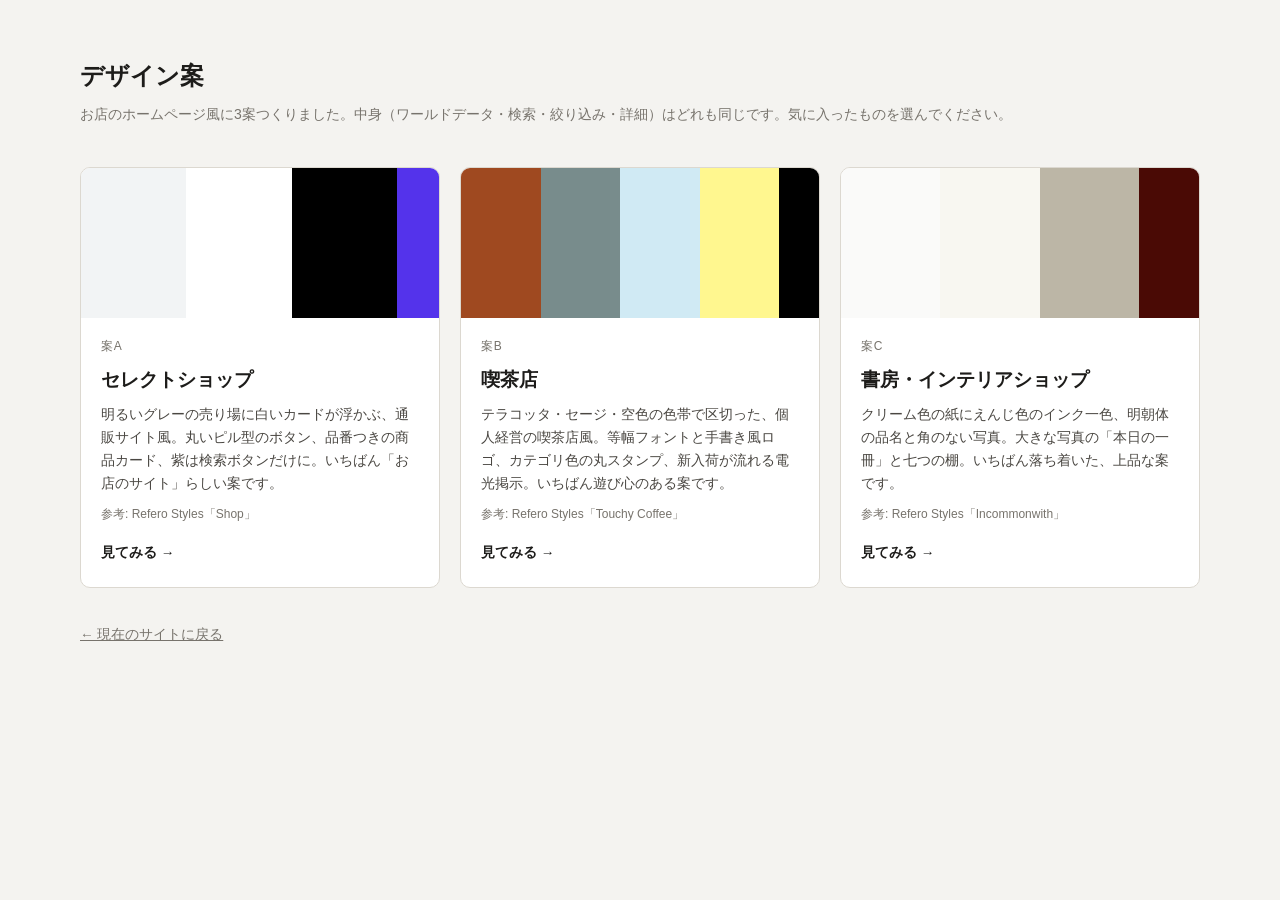
==== designs/index.html @ f531817c "Add three shop-style design proposals under designs/ - 案A セレクトショップ（Refero "Shop" 参考） - 案B 喫茶店（Refero" ====
<!DOCTYPE html>
<html lang="ja">
<head>
<meta charset="UTF-8">
<meta name="viewport" content="width=device-width, initial-scale=1.0">
<title>デザイン案｜アスユイのお気に入りワールド</title>
<style>
  :root{--bg:#f4f3f0;--ink:#1d1c1a;--muted:#77736c;--line:#dcd8d0}
  *{box-sizing:border-box}
  body{margin:0;background:var(--bg);color:var(--ink);font-family:"Yu Gothic UI","Hiragino Kaku Gothic ProN","Segoe UI",sans-serif;line-height:1.7}
  .wrap{max-width:1200px;margin:0 auto;padding:56px clamp(16px,4vw,40px)}
  h1{font-size:24px;font-weight:600;margin:0 0 6px}
  .lead{color:var(--muted);margin:0 0 40px;font-size:14px}
  .opts{display:grid;grid-template-columns:repeat(3,1fr);gap:20px}
  a.opt{display:flex;flex-direction:column;text-decoration:none;color:inherit;border:1px solid var(--line);background:#fff;border-radius:10px;overflow:hidden;transition:transform .15s ease,box-shadow .15s ease}
  a.opt:hover{transform:translateY(-3px);box-shadow:0 10px 24px -10px rgba(0,0,0,.25)}
  .sw{height:150px;display:flex}
  .sw span{flex:1}
  .body{padding:18px 20px 22px;display:flex;flex-direction:column;gap:8px;flex:1}
  .tag{font-size:12px;color:var(--muted);letter-spacing:.06em}
  h2{margin:0;font-size:19px}
  p{margin:0;font-size:13.5px;color:#4a4742}
  .go{margin-top:auto;padding-top:10px;font-size:13.5px;font-weight:600}
  .ref{font-size:12px;color:var(--muted)}
  .ref a{color:inherit}
  .back{display:inline-block;margin-top:36px;font-size:13.5px;color:var(--muted)}
  @media(max-width:860px){.opts{grid-template-columns:1fr}}
</style>
</head>
<body>
<div class="wrap">
  <h1>デザイン案</h1>
  <p class="lead">お店のホームページ風に3案つくりました。中身（ワールドデータ・検索・絞り込み・詳細）はどれも同じです。気に入ったものを選んでください。</p>
  <div class="opts">
    <a class="opt" href="a-select.html">
      <div class="sw"><span style="background:#f2f4f5"></span><span style="background:#ffffff"></span><span style="background:#000"></span><span style="background:#5433eb;flex:.4"></span></div>
      <div class="body"><span class="tag">案A</span><h2>セレクトショップ</h2>
        <p>明るいグレーの売り場に白いカードが浮かぶ、通販サイト風。丸いピル型のボタン、品番つきの商品カード、紫は検索ボタンだけに。いちばん「お店のサイト」らしい案です。</p>
        <span class="ref">参考: <span>Refero Styles「Shop」</span></span><span class="go">見てみる →</span></div></a>
    <a class="opt" href="b-kissa.html">
      <div class="sw"><span style="background:#9f4920"></span><span style="background:#788c8c"></span><span style="background:#d0eaf4"></span><span style="background:#fff78f"></span><span style="background:#000;flex:.5"></span></div>
      <div class="body"><span class="tag">案B</span><h2>喫茶店</h2>
        <p>テラコッタ・セージ・空色の色帯で区切った、個人経営の喫茶店風。等幅フォントと手書き風ロゴ、カテゴリ色の丸スタンプ、新入荷が流れる電光掲示。いちばん遊び心のある案です。</p>
        <span class="ref">参考: <span>Refero Styles「Touchy Coffee」</span></span><span class="go">見てみる →</span></div></a>
    <a class="opt" href="c-shobo.html">
      <div class="sw"><span style="background:#fafaf9"></span><span style="background:#f8f7f1"></span><span style="background:#bcb6a6"></span><span style="background:#4a0a05;flex:.6"></span></div>
      <div class="body"><span class="tag">案C</span><h2>書房・インテリアショップ</h2>
        <p>クリーム色の紙にえんじ色のインク一色、明朝体の品名と角のない写真。大きな写真の「本日の一冊」と七つの棚。いちばん落ち着いた、上品な案です。</p>
        <span class="ref">参考: <span>Refero Styles「Incommonwith」</span></span><span class="go">見てみる →</span></div></a>
  </div>
  <a class="back" href="../">← 現在のサイトに戻る</a>
</div>
</body>
</html>
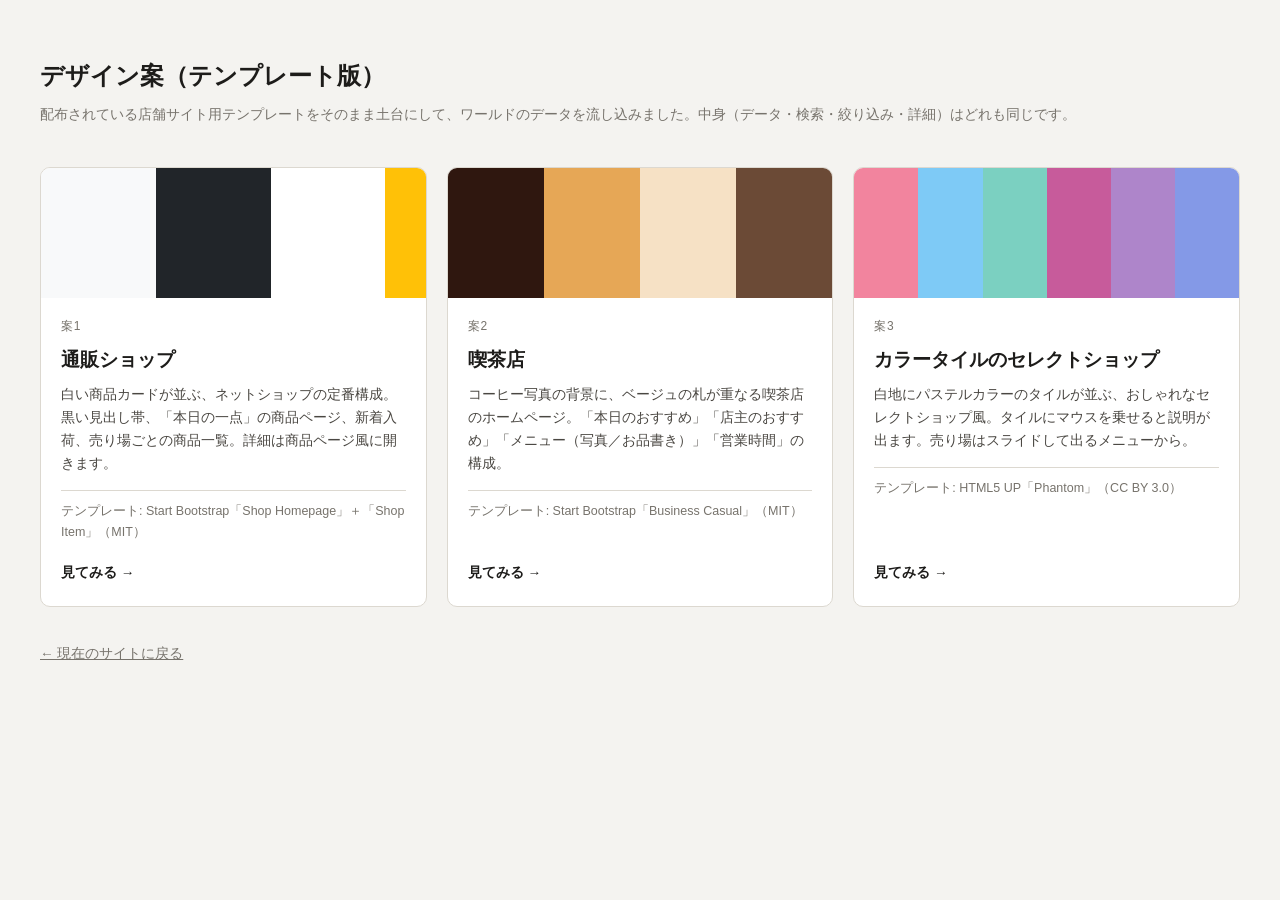
==== commit 318f59b5: "Replace hand-made proposals with template-based designs 配布テンプレートを土台にデザイン案3つを作り直し（data.jsは変更なし） - des" ====
--- a/designs/index.html
+++ b/designs/index.html
@@ -8,45 +8,47 @@
   :root{--bg:#f4f3f0;--ink:#1d1c1a;--muted:#77736c;--line:#dcd8d0}
   *{box-sizing:border-box}
   body{margin:0;background:var(--bg);color:var(--ink);font-family:"Yu Gothic UI","Hiragino Kaku Gothic ProN","Segoe UI",sans-serif;line-height:1.7}
-  .wrap{max-width:1200px;margin:0 auto;padding:56px clamp(16px,4vw,40px)}
+  .wrap{max-width:1300px;margin:0 auto;padding:56px clamp(16px,4vw,40px)}
   h1{font-size:24px;font-weight:600;margin:0 0 6px}
   .lead{color:var(--muted);margin:0 0 40px;font-size:14px}
-  .opts{display:grid;grid-template-columns:repeat(3,1fr);gap:20px}
+  .opts{display:grid;grid-template-columns:repeat(3,minmax(0,1fr));gap:20px}
   a.opt{display:flex;flex-direction:column;text-decoration:none;color:inherit;border:1px solid var(--line);background:#fff;border-radius:10px;overflow:hidden;transition:transform .15s ease,box-shadow .15s ease}
   a.opt:hover{transform:translateY(-3px);box-shadow:0 10px 24px -10px rgba(0,0,0,.25)}
-  .sw{height:150px;display:flex}
+  .sw{height:130px;display:flex}
   .sw span{flex:1}
   .body{padding:18px 20px 22px;display:flex;flex-direction:column;gap:8px;flex:1}
   .tag{font-size:12px;color:var(--muted);letter-spacing:.06em}
   h2{margin:0;font-size:19px}
   p{margin:0;font-size:13.5px;color:#4a4742}
+  .tpl{font-size:12.5px;color:var(--muted);border-top:1px solid var(--line);padding-top:10px;margin-top:6px}
   .go{margin-top:auto;padding-top:10px;font-size:13.5px;font-weight:600}
-  .ref{font-size:12px;color:var(--muted)}
-  .ref a{color:inherit}
   .back{display:inline-block;margin-top:36px;font-size:13.5px;color:var(--muted)}
-  @media(max-width:860px){.opts{grid-template-columns:1fr}}
+  @media(max-width:900px){.opts{grid-template-columns:minmax(0,1fr)}}
 </style>
 </head>
 <body>
 <div class="wrap">
-  <h1>デザイン案</h1>
-  <p class="lead">お店のホームページ風に3案つくりました。中身（ワールドデータ・検索・絞り込み・詳細）はどれも同じです。気に入ったものを選んでください。</p>
+  <h1>デザイン案（テンプレート版）</h1>
+  <p class="lead">配布されている店舗サイト用テンプレートをそのまま土台にして、ワールドのデータを流し込みました。中身（データ・検索・絞り込み・詳細）はどれも同じです。</p>
   <div class="opts">
-    <a class="opt" href="a-select.html">
-      <div class="sw"><span style="background:#f2f4f5"></span><span style="background:#ffffff"></span><span style="background:#000"></span><span style="background:#5433eb;flex:.4"></span></div>
-      <div class="body"><span class="tag">案A</span><h2>セレクトショップ</h2>
-        <p>明るいグレーの売り場に白いカードが浮かぶ、通販サイト風。丸いピル型のボタン、品番つきの商品カード、紫は検索ボタンだけに。いちばん「お店のサイト」らしい案です。</p>
-        <span class="ref">参考: <span>Refero Styles「Shop」</span></span><span class="go">見てみる →</span></div></a>
-    <a class="opt" href="b-kissa.html">
-      <div class="sw"><span style="background:#9f4920"></span><span style="background:#788c8c"></span><span style="background:#d0eaf4"></span><span style="background:#fff78f"></span><span style="background:#000;flex:.5"></span></div>
-      <div class="body"><span class="tag">案B</span><h2>喫茶店</h2>
-        <p>テラコッタ・セージ・空色の色帯で区切った、個人経営の喫茶店風。等幅フォントと手書き風ロゴ、カテゴリ色の丸スタンプ、新入荷が流れる電光掲示。いちばん遊び心のある案です。</p>
-        <span class="ref">参考: <span>Refero Styles「Touchy Coffee」</span></span><span class="go">見てみる →</span></div></a>
-    <a class="opt" href="c-shobo.html">
-      <div class="sw"><span style="background:#fafaf9"></span><span style="background:#f8f7f1"></span><span style="background:#bcb6a6"></span><span style="background:#4a0a05;flex:.6"></span></div>
-      <div class="body"><span class="tag">案C</span><h2>書房・インテリアショップ</h2>
-        <p>クリーム色の紙にえんじ色のインク一色、明朝体の品名と角のない写真。大きな写真の「本日の一冊」と七つの棚。いちばん落ち着いた、上品な案です。</p>
-        <span class="ref">参考: <span>Refero Styles「Incommonwith」</span></span><span class="go">見てみる →</span></div></a>
+    <a class="opt" href="shop/">
+      <div class="sw"><span style="background:#f8f9fa"></span><span style="background:#212529"></span><span style="background:#ffffff"></span><span style="background:#ffc107;flex:.35"></span></div>
+      <div class="body"><span class="tag">案1</span><h2>通販ショップ</h2>
+        <p>白い商品カードが並ぶ、ネットショップの定番構成。黒い見出し帯、「本日の一点」の商品ページ、新着入荷、売り場ごとの商品一覧。詳細は商品ページ風に開きます。</p>
+        <p class="tpl">テンプレート: Start Bootstrap「Shop Homepage」＋「Shop Item」（MIT）</p>
+        <span class="go">見てみる →</span></div></a>
+    <a class="opt" href="cafe/">
+      <div class="sw"><span style="background:#2f170f"></span><span style="background:#e6a756"></span><span style="background:#f6e1c5"></span><span style="background:#6b4a36"></span></div>
+      <div class="body"><span class="tag">案2</span><h2>喫茶店</h2>
+        <p>コーヒー写真の背景に、ベージュの札が重なる喫茶店のホームページ。「本日のおすすめ」「店主のおすすめ」「メニュー（写真／お品書き）」「営業時間」の構成。</p>
+        <p class="tpl">テンプレート: Start Bootstrap「Business Casual」（MIT）</p>
+        <span class="go">見てみる →</span></div></a>
+    <a class="opt" href="phantom/">
+      <div class="sw"><span style="background:#f2849e"></span><span style="background:#7ecaf6"></span><span style="background:#7bd0c1"></span><span style="background:#c75b9b"></span><span style="background:#ae85ca"></span><span style="background:#8499e7"></span></div>
+      <div class="body"><span class="tag">案3</span><h2>カラータイルのセレクトショップ</h2>
+        <p>白地にパステルカラーのタイルが並ぶ、おしゃれなセレクトショップ風。タイルにマウスを乗せると説明が出ます。売り場はスライドして出るメニューから。</p>
+        <p class="tpl">テンプレート: HTML5 UP「Phantom」（CC BY 3.0）</p>
+        <span class="go">見てみる →</span></div></a>
   </div>
   <a class="back" href="../">← 現在のサイトに戻る</a>
 </div>
